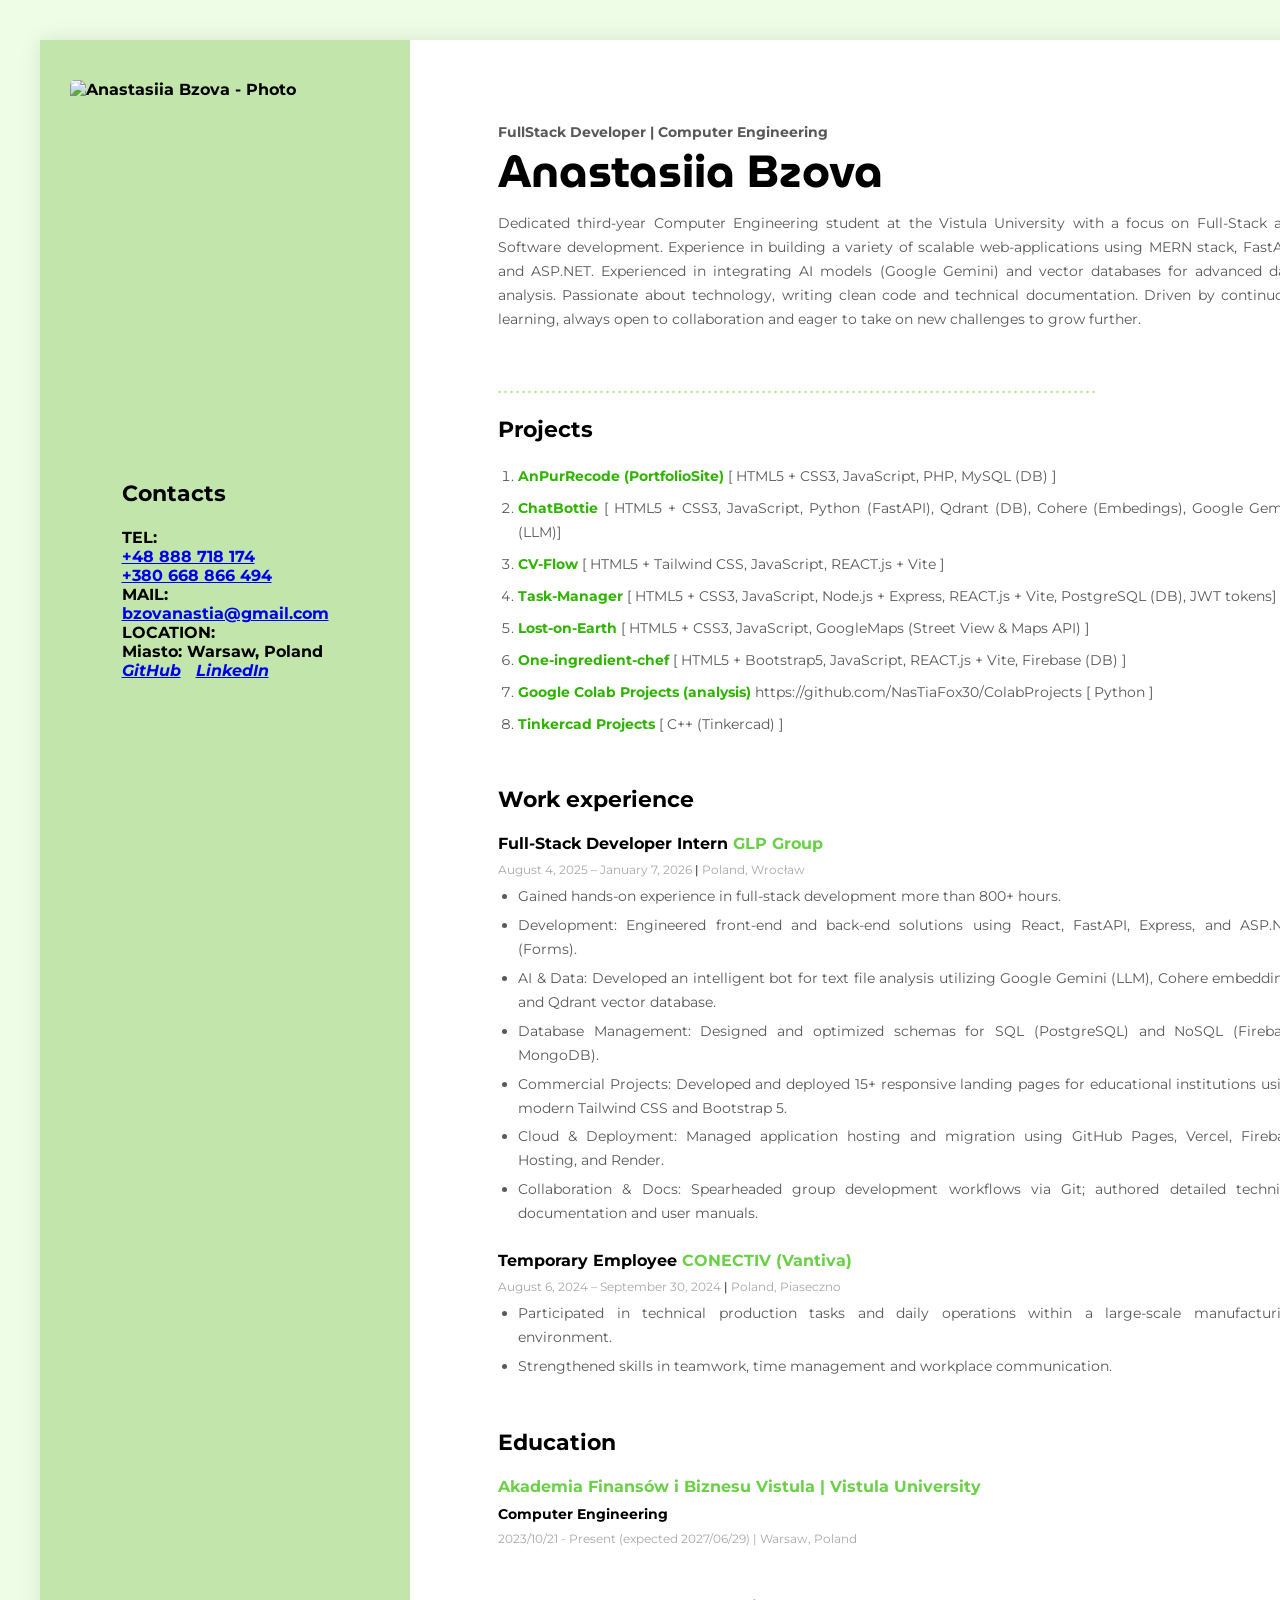
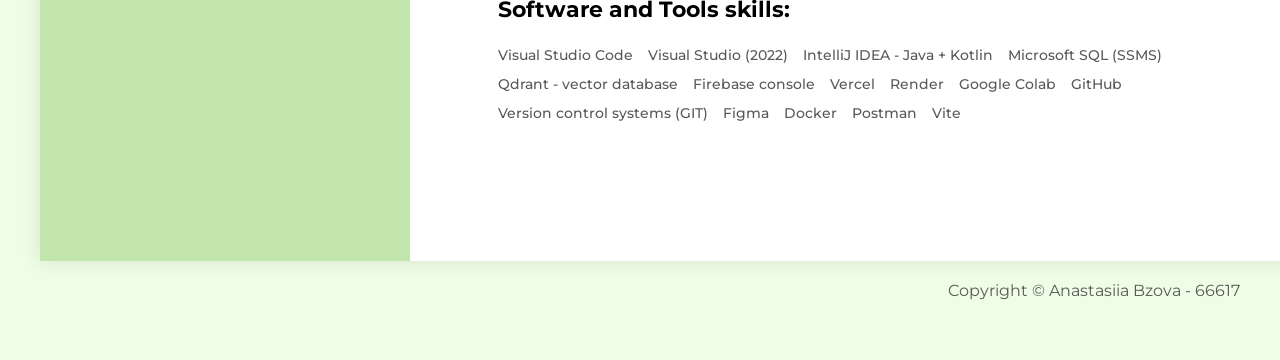
==== index.html @ aa0d8ecf "66617 - fix add class contact-item (social links)" ====
<!DOCTYPE html>
<html lang="en">
<head>
    <meta charset="UTF-8">
    <meta name="viewport" content="width=device-width, initial-scale=1.0">
    <link rel="stylesheet" href="./style.css">
    <title>~Resume~</title>

    <!-- Fonts -->
    <link rel="preconnect" href="https://fonts.googleapis.com">
    <link rel="preconnect" href="https://fonts.gstatic.com" crossorigin>
    <link href="https://fonts.googleapis.com/css2?family=Montserrat:ital,wght@0,100..900;1,100..900&family=MuseoModerno:ital,wght@0,100..900;1,100..900&display=swap" rel="stylesheet">
</head>
<body>
    <main>
        <div id="wrapper">
            <div id="main">
                <section id="about">
                    <p style="font-weight: 700">FullStack Developer | Computer Engineering</p>
                    <div class="fullname">
                        Anastasiia Bzova
                    </div>
                    <p>Dedicated third-year Computer Engineering student at the Vistula University with a focus on Full-Stack and Software development.
                        Experience in building a variety of scalable web-applications using MERN stack, FastAPI, and ASP.NET. Experienced in integrating AI models (Google Gemini) and vector databases for advanced data analysis. 
                        Passionate about technology, writing clean code and technical documentation. Driven by continuous learning, always open to collaboration and eager to take on new challenges to grow further.</p>
                </section>
                <div id="space">. . . . . . . . . . . . . . . . . . . . . . . . . . . . . . . . . . . . . . . . . . . . . .
                    . . . . . . . . . . . . . . . . . . . . . . . . . . . . . . . . . . . . . . . . . . . . . . . . . . . . . . </div>

                <section id="projects">
                    <h2>Projects</h2>
                    <ol id="projects-list">
                        <li>
                            <a href="http://anpurrecode.space/" target="_blank" rel="noopener noreferrer"><strong>AnPurRecode (PortfolioSite)</strong></a>
                            [ HTML5 + CSS3, JavaScript, PHP, MySQL (DB) ]
                        </li>
                        <li>
                            <a href="https://github.com/NasTiaFox30/ChatBottie" target="_blank" rel="noopener noreferrer"><strong>ChatBottie</strong></a>
                            [ HTML5 + CSS3, JavaScript, Python (FastAPI), Qdrant (DB), Cohere (Embedings), Google Gemini (LLM)]
                        </li>
                        <li>
                            <a href="https://github.com/NasTiaFox30/CV-Flow" target="_blank"><strong>CV-Flow</strong></a>
                            [ HTML5 + Tailwind CSS, JavaScript, REACT.js + Vite ]
                        </li>
                        <li>
                            <a href="https://github.com/NasTiaFox30/projekt-CRUD-Anastasiia-Bzova" target="_blank"><strong>Task-Manager</strong></a>
                            [ HTML5 + CSS3, JavaScript, Node.js + Express, REACT.js + Vite, PostgreSQL (DB), JWT tokens]
                        </li>
                        <li>
                            <a href="https://github.com/NasTiaFox30/Lost-on-Earth" target="_blank"><strong>Lost-on-Earth</strong></a>
                            [ HTML5 + CSS3, JavaScript, GoogleMaps (Street View & Maps API) ]
                        </li>
                        <li>
                            <a href="https://github.com/NasTiaFox30/One-ingredient-chef" target="_blank"><strong>One-ingredient-chef</strong></a>
                            [ HTML5 + Bootstrap5, JavaScript, REACT.js + Vite, Firebase (DB) ]
                        </li>
                        <li>
                            <a href="https://github.com/NasTiaFox30/ColabProjects" target="_blank"><strong>Google Colab Projects (analysis)</strong></a>
                                https://github.com/NasTiaFox30/ColabProjects</a>
                            [ Python ]
                        </li>
                        <li>
                            <a href="https://github.com/NasTiaFox30/Tinkercad-Projects" target="_blank"><strong>Tinkercad Projects</strong></a>
                            [ C++ (Tinkercad) ]
                        </li>
                    </ol>
                </section>

                <section id="work">
                    <h2>Work experience</h2>
                    
                    <article class="experience">
                        <h4>Full-Stack Developer Intern <span class="green_text">GLP Group</span></h4>
                        <p>August 4, 2025 – January 7, 2026 <span class="separator">|</span> Poland, Wrocław</p>
                        <ul class="experience-list">
                            <li>Gained hands-on experience in full-stack development more than 800+ hours.</li>
                            <li>Development: Engineered front-end and back-end solutions using React, FastAPI, Express, and ASP.NET (Forms).</li>
                            <li>AI & Data: Developed an intelligent bot for text file analysis utilizing Google Gemini (LLM), Cohere embeddings and Qdrant vector database.</li>
                            <li>Database Management: Designed and optimized schemas for SQL (PostgreSQL) and NoSQL (Firebase, MongoDB).</li>
                            <li>Commercial Projects: Developed and deployed 15+ responsive landing pages for educational institutions using modern Tailwind CSS and Bootstrap 5.</li>
                            <li>Cloud & Deployment: Managed application hosting and migration using GitHub Pages, Vercel, Firebase Hosting, and Render.</li>
                            <li>Collaboration & Docs: Spearheaded group development workflows via Git; authored detailed technical documentation and user manuals.</li>
                        </ul>
                    </article>

                    <article class="experience">
                        <h4>Temporary Employee <span class="green_text">CONECTIV (Vantiva)</span></h4>
                        <p>August 6, 2024 – September 30, 2024 <span class="separator">|</span> Poland, Piaseczno</p>
                        <ul class="experience-list">
                            <li>Participated in technical production tasks and daily operations within a large-scale manufacturing environment.</li>
                            <li>Strengthened skills in teamwork, time management and workplace communication.</li>
                        </ul>
                    </article>
                </section>

                <section id="education">
                    <h2>Education</h2>
                    <h4><span class="green_text">Akademia Finansów i Biznesu Vistula | Vistula University</span></h4>
                    <h5>Computer Engineering</h5>
                    <p>2023/10/21 - Present (expected 2027/06/29) | Warsaw, Poland</p>
                </section>

                <section id="software">
                    <h2>Software and Tools skills:</h2>
                    <ul>
                        <li>Visual Studio Code</li>
                        <li>Visual Studio (2022)</li>
                        <li>IntelliJ IDEA - Java + Kotlin</li>
                        <li>Microsoft SQL (SSMS)</li>
                        <li>Qdrant - vector database</li>
                        <li>Firebase console</li>
                        <li>Vercel</li>
                        <li>Render</li>
                        <li>Google Colab</li>
                        <li>GitHub</li>
                        <li>Version control systems (GIT)</li>
                        <li>Figma</li>
                        <li>Docker</li>
                        <li>Postman</li>
                        <li>Vite</li>
                    </ul>
                </section>

            </div>

            <aside id="aside">
                <img src="./Photo_profile.jpg" alt="Anastasiia Bzova - Photo" width="310" height="400" style="border-radius: 5px;">

                <div id="sidebar-content">
                    <section id="contacts">
                        <h2 id="contacts-title">Contacts</h2>
                        <div class="contacts-item"><strong>TEL:</strong><br>
                            <a href="tel:+48888718174">+48 888 718 174</a><br>
                            <a href="tel:+380668866494">+380 668 866 494</a>
                        </div>
                        <div class="contacts-item"><strong>MAIL:</strong><br>
                            <a href="mailto:bzovanastia@gmail.com">bzovanastia@gmail.com</a>
                        </div>
                        <div class="contacts-item"><strong>LOCATION:</strong><br>
                            <p>Miasto: Warsaw, Poland</p>
                        </div>
                        <div class="contacts-item">
                            <a href="https://github.com/NasTiaFox30" target="_blank" rel="noopener noreferrer" style="margin-right: 10px;"><strong><em>GitHub</em></strong></a>
                            <a href="https://www.linkedin.com/in/anastasiia-bzova-077138351/" target="_blank" rel="noopener noreferrer"><strong><em>LinkedIn</em></strong></a>
                        </div>
                    </section>

                </div>
            </aside>
        </div>
    </main>

    <footer>
        <p>Copyright &#169; Anastasiia Bzova - 66617</p>
    </footer>
    
</body>
</html>
---- style.css ----
* {
  box-sizing: border-box;
  margin: 0;
  padding: 0;
}

body {
  font-family: "Montserrat", sans-serif;
  font-weight: 700;
  color: #000;
  background-color: #eefde5;
  padding: 40px;
  margin: 0;
}

section {
  margin-bottom: 50px;
}

aside {
  background: #c1e5ab;
  padding-block: 40px;
  width: 370px;
  display: flex;
  flex-direction: column;
  align-items: center;
  flex-shrink: 0;
}

#main {
  padding: 80px 40px 80px 88px;
  width: 100%;
  flex: 1;
}

#wrapper {
  background: #fff;
  display: flex;
  flex-direction: row-reverse;
  margin: 0 auto;
  width: 1300px;
  box-shadow: 0 0 20px rgba(0,0,0,0.1);
  position: relative;
}

footer {
  text-align: right;
  padding: 20px 0;
  font-weight: 400;
  color: #595959;
}

h2, h3 {
  font-size: 22px;
  line-height: 27px;
  margin-bottom: 16px;
  padding-bottom: 5px;
  color: #000;
}

h4 {
  font-size: 16px;
  line-height: 125%;
  margin-bottom: 8px;
}

h5 {
  font-size: 14px;
  line-height: normal;
  margin-bottom: 8px;
}

/* Decorative elems */
#space {
  display: flex;
  white-space: nowrap;
  overflow: hidden;
  color: #B1E386;
  margin: 20px 0;
  font-size: 12px;
}
.green_text {
  color: #6ad146;
}
.separator {
  color: #000;
}



/*========= Sections: =========*/

#about p {
  font-weight: 400;
  font-size: 14px;
  line-height: 24px;
  color: #595959;
  text-align: justify;
}
#about .fullname {
  font-family: 'MuseoModerno', sans-serif;
  font-size: 45px;
  line-height: 55px;
  font-weight: 700;
  margin-bottom: 12px;
}


#projects-list {
  padding-left: 20px;
}

#projects-list li {
  color: #595959;
  font-weight: 400;
  font-size: 14px;
  line-height: 24px;
  text-align: justify;
  margin-bottom: 8px;
}

#projects-list a {
  color: #2fb400;
  font-size: 14px;
  font-weight: 400;
  line-height: 24px;
  text-decoration: none;
  word-break: break-all;
}
#projects-list a:hover {
  color: darkgreen;
  text-decoration: underline; 
}


.experience {
  margin-bottom: 25px;
  page-break-inside: avoid;
}

.experience p{
  font-size: 12px;
  line-height: 15px;
  font-weight: 400;
  color: #a8a8a8;
  margin-bottom: 8px;
}

.experience-list {
  padding-left: 20px;
  margin-bottom: 10px;
}

.experience-list li {
  font-weight: 400;
  font-size: 14px;
  line-height: 171%;
  color: #595959;
  text-align: justify;
  margin-bottom: 5px;
}


#education p {
  font-size: 12px;
  line-height: 15px;
  font-weight: 400;
  color: #a8a8a8;
  margin-bottom: 8px;
}


#software ul {
  display: flex;
  justify-content: flex-start;
  flex-wrap: wrap;
  padding-left: 0;
  list-style: none;
  max-width: 700px;
}

#software li {
  font-weight: 500;
  font-size: 14px;
  line-height: 171%;
  color: #595959;
  margin-right: 15px;
  margin-bottom: 5px;
}
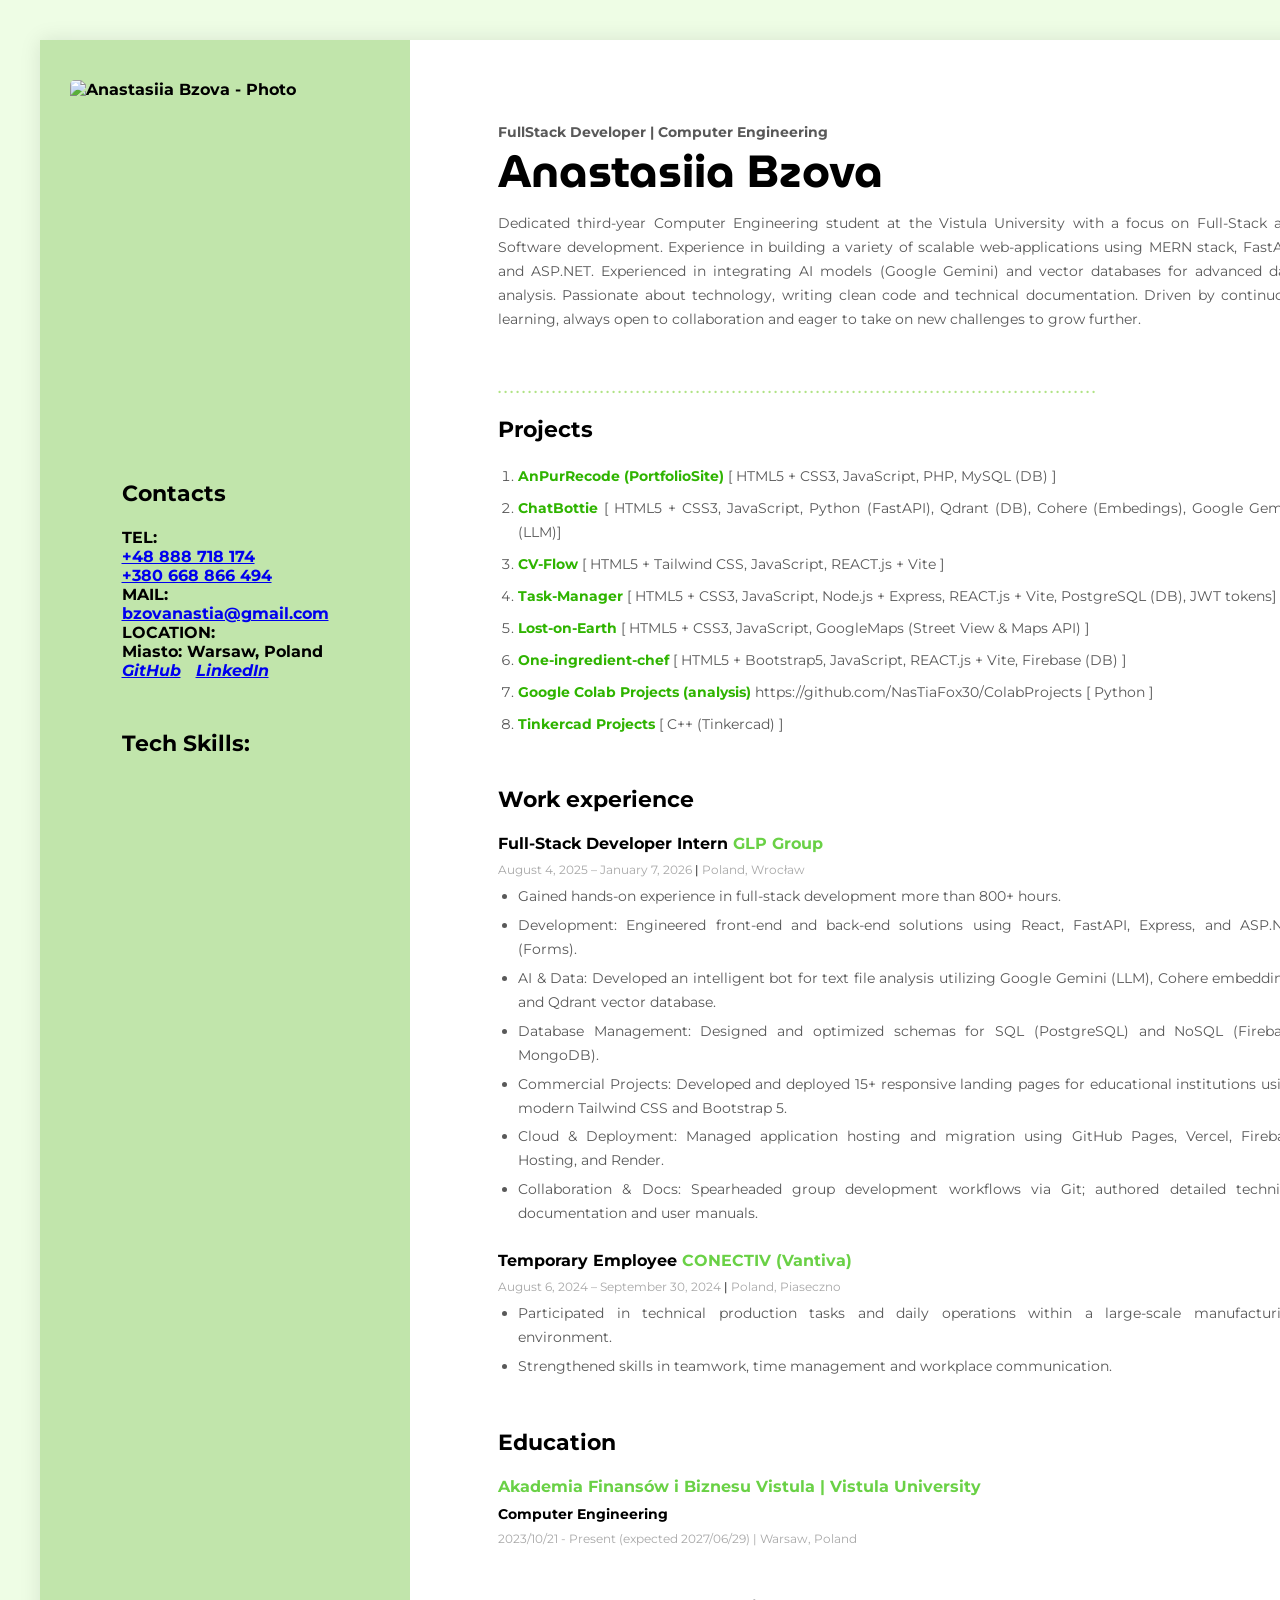
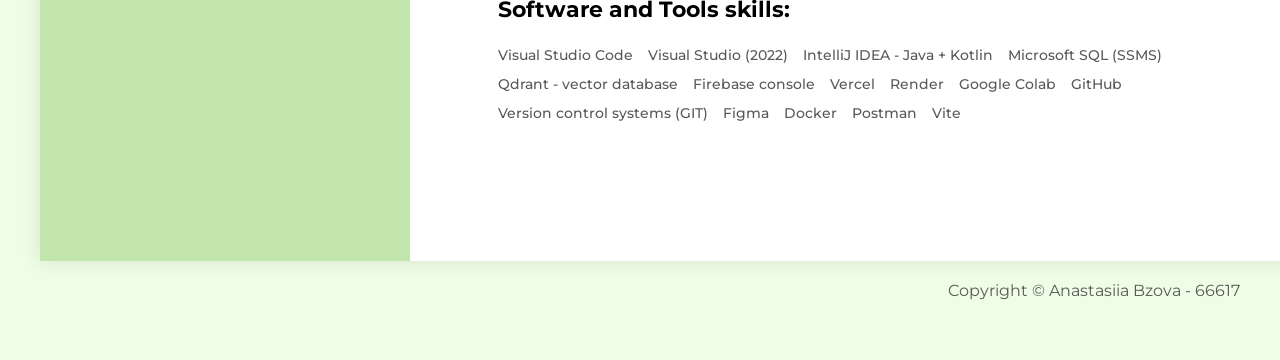
==== commit 2f36fcf7: "66617 - created section (tech) skills" ====
--- a/index.html
+++ b/index.html
@@ -145,6 +145,11 @@
                         </div>
                     </section>
 
+                    <section class="skills">
+                        <h2 class="skills-title">Tech Skills:</h2>
+                        
+                    </section>
+
                 </div>
             </aside>
         </div>
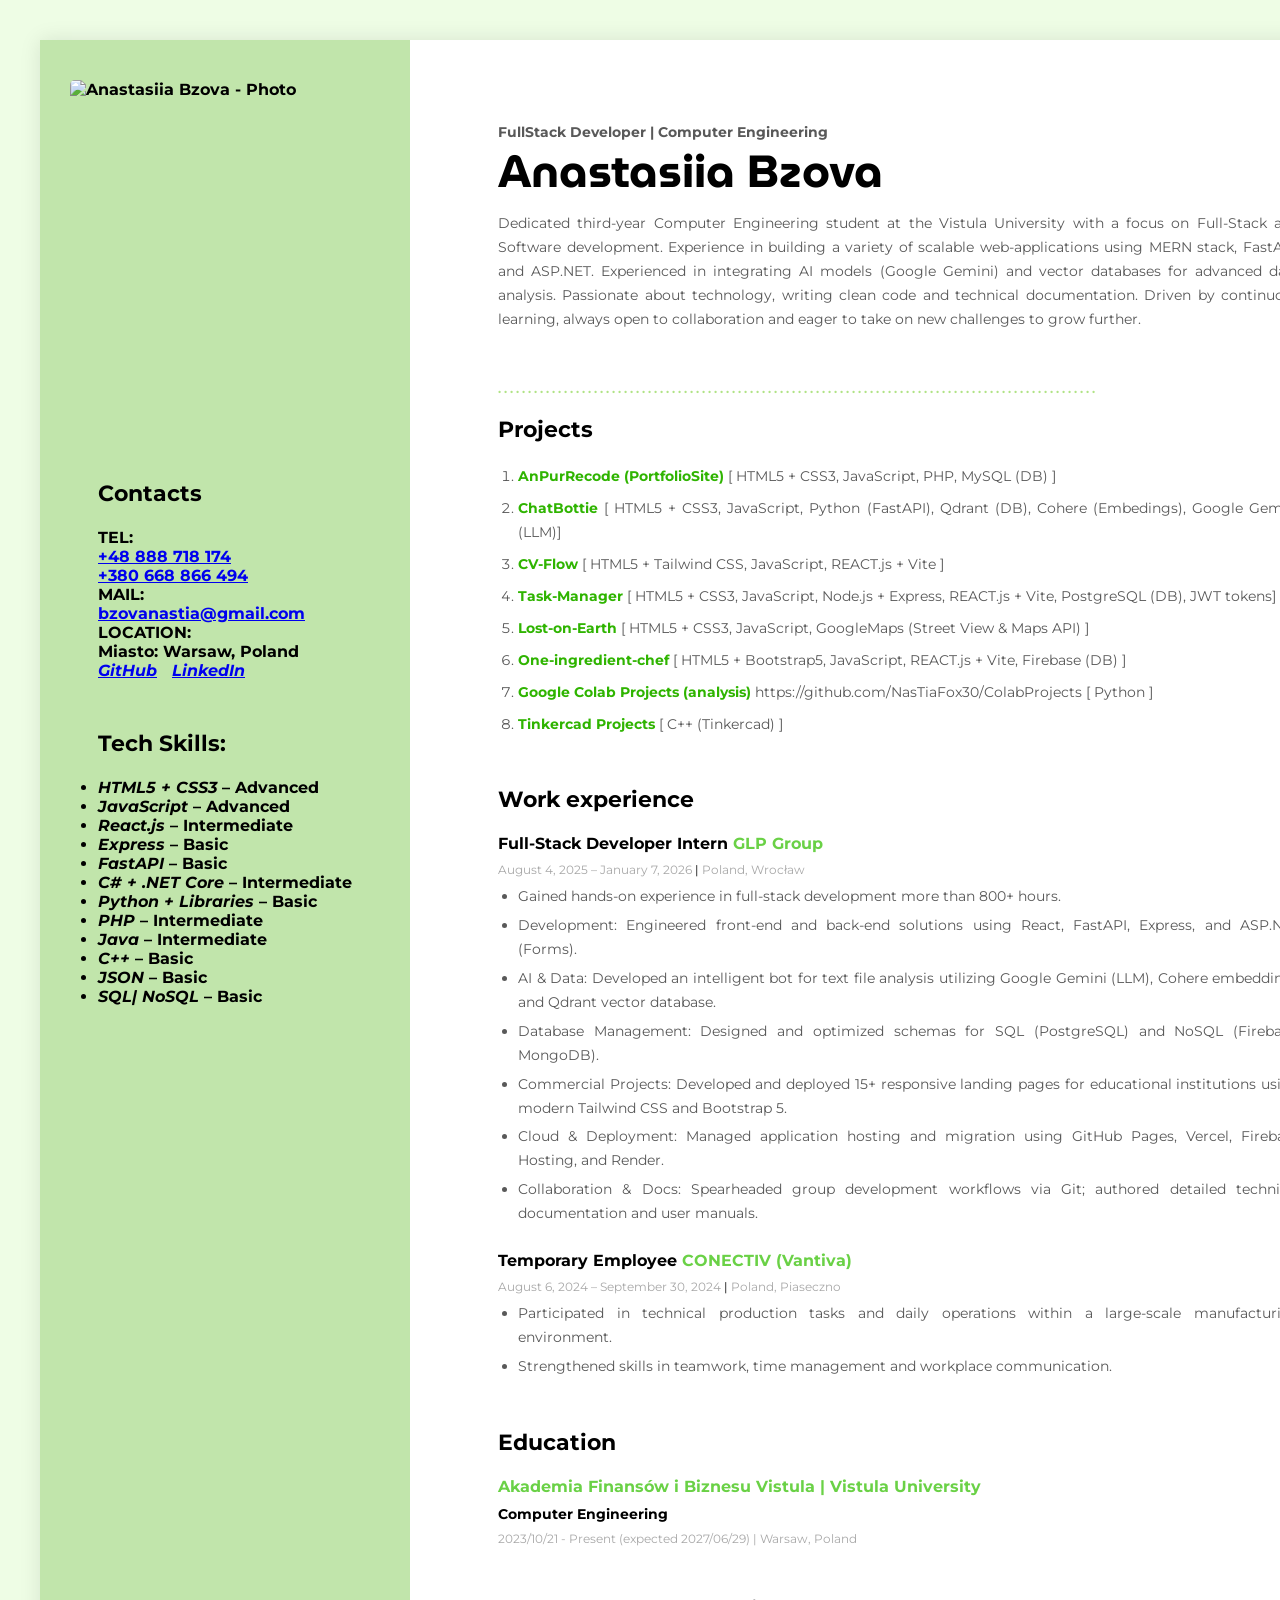
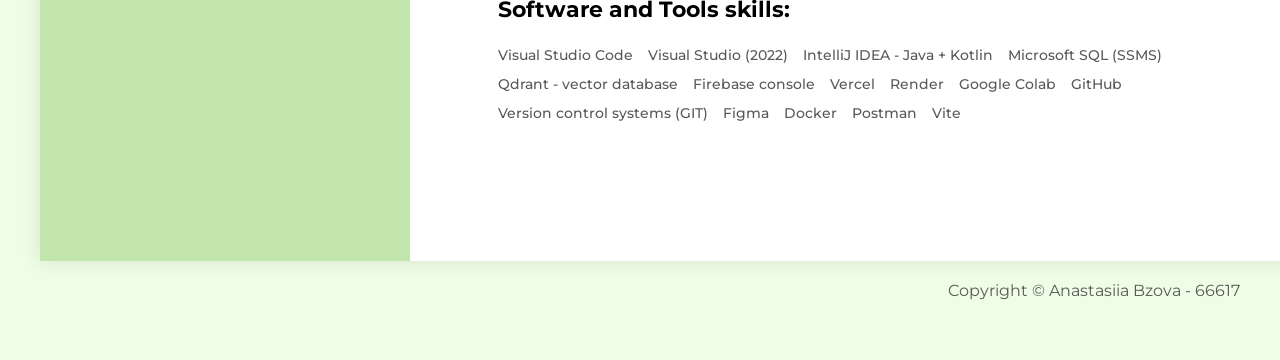
==== commit 398f4e1f: "66617 - add skill list" ====
--- a/index.html
+++ b/index.html
@@ -147,7 +147,20 @@
 
                     <section class="skills">
                         <h2 class="skills-title">Tech Skills:</h2>
-                        
+                        <ul class="skills-list">
+                            <li><strong><em>HTML5 + CSS3</em></strong> – Advanced</li>
+                            <li><strong><em>JavaScript</em></strong> – Advanced</li>
+                            <li><strong><em>React.js</em></strong> – Intermediate</li>
+                            <li><strong><em>Express</em></strong> – Basic</li>
+                            <li><strong><em>FastAPI</em></strong> – Basic</li>
+                            <li><strong><em>C# + .NET Core</em></strong> – Intermediate</li>
+                            <li><strong><em>Python + Libraries</em></strong> – Basic</li>
+                            <li><strong><em>PHP</em></strong> – Intermediate</li>
+                            <li><strong><em>Java</em></strong> – Intermediate</li>
+                            <li><strong><em>C++</em></strong> – Basic</li>
+                            <li><strong><em>JSON</em></strong> – Basic</li>
+                            <li><strong><em>SQL| NoSQL</em></strong> – Basic</li>
+                        </ul>
                     </section>
 
                 </div>
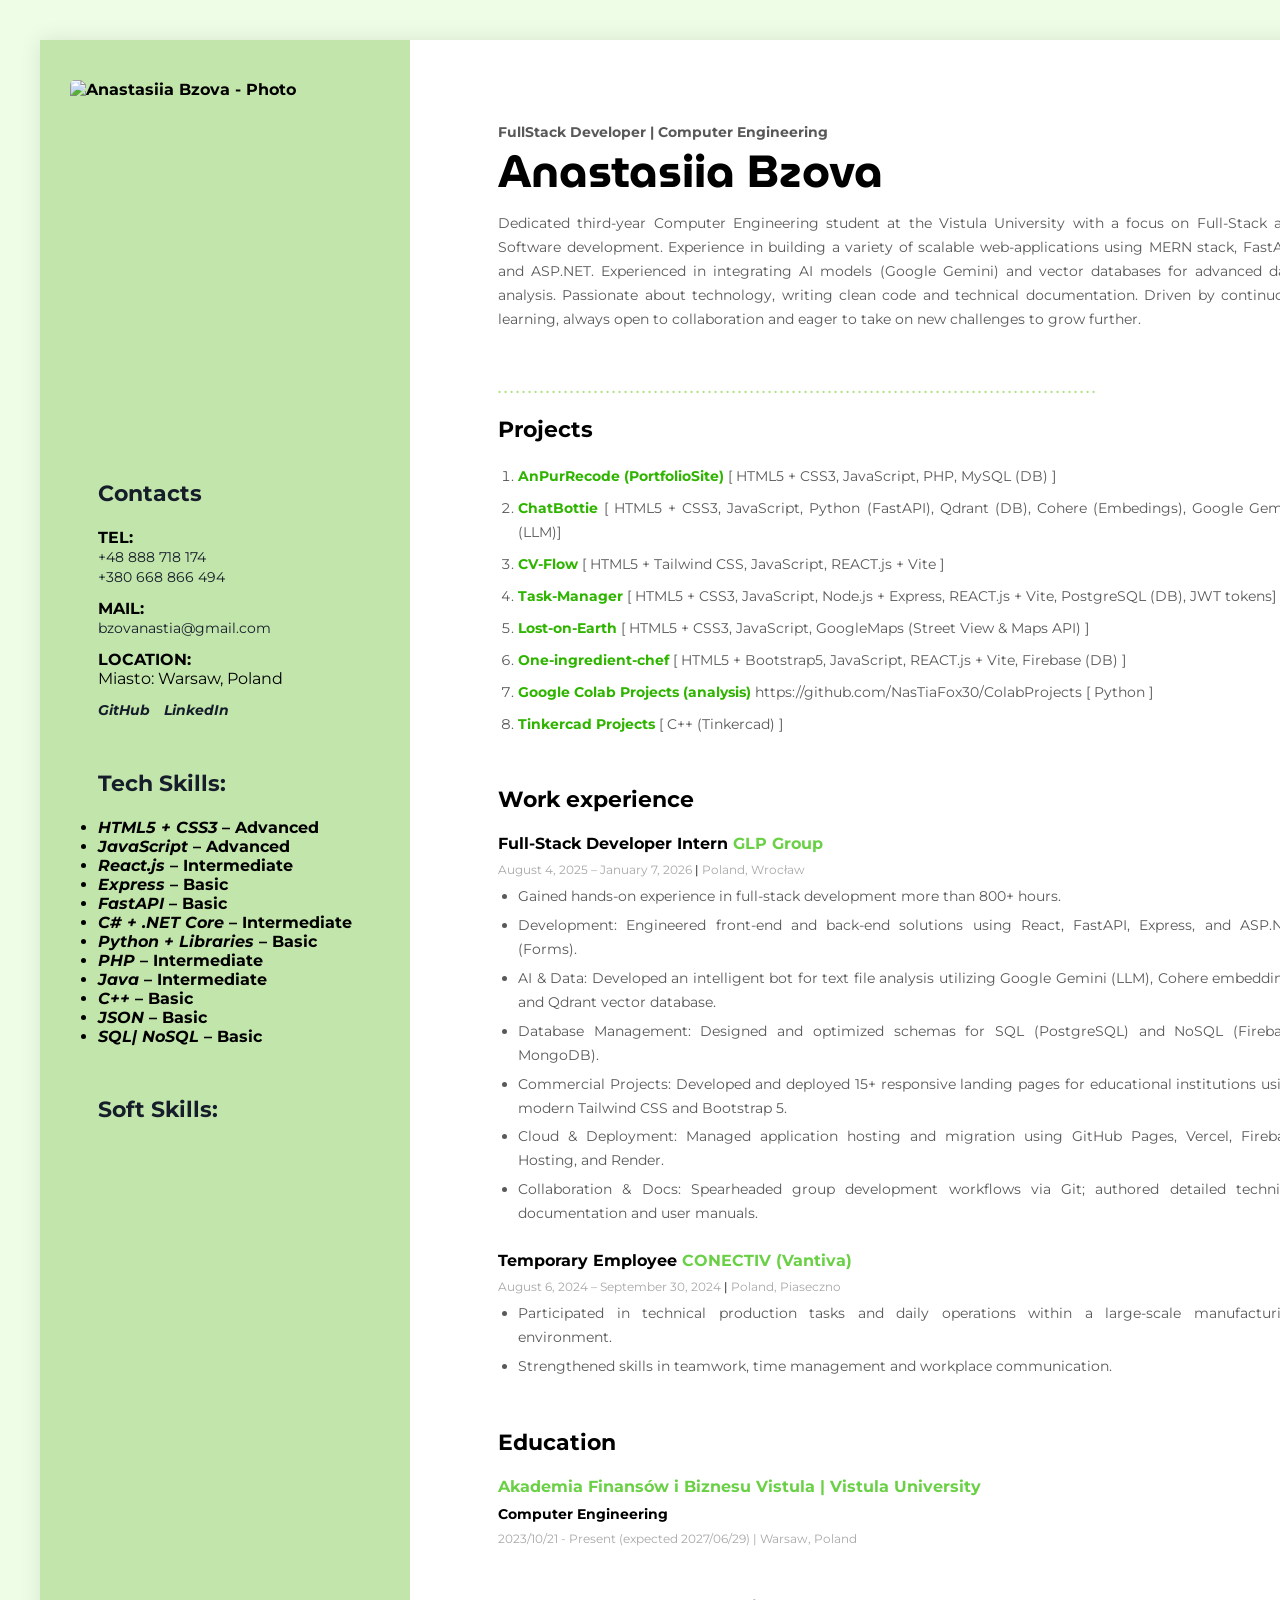
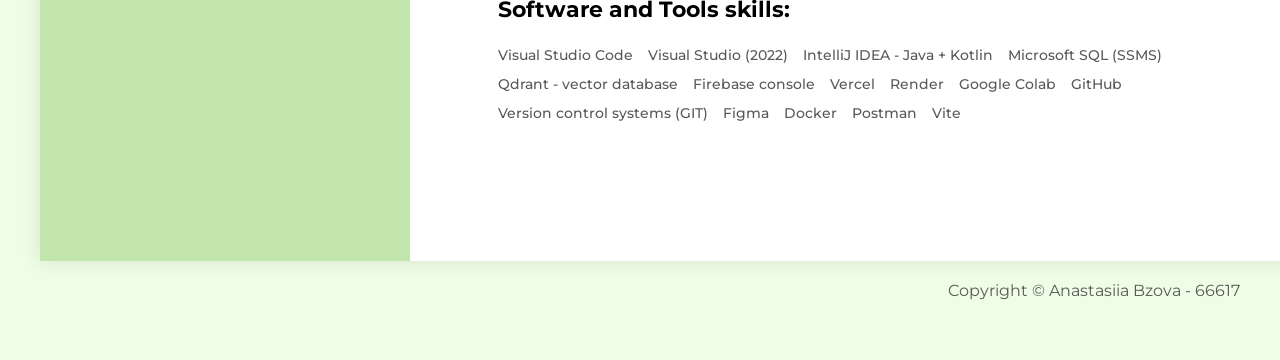
==== commit 9ce1b145: "66617 - skills section created" ====
--- a/index.html
+++ b/index.html
@@ -163,6 +163,11 @@
                         </ul>
                     </section>
 
+                    <section class="skills">
+                        <h3 class="skills-title">Soft Skills:</h3>
+                        
+                    </section>
+
                 </div>
             </aside>
         </div>
--- a/style.css
+++ b/style.css
@@ -186,4 +186,39 @@
   color: #595959;
   margin-right: 15px;
   margin-bottom: 5px;
+}
+
+
+#contacts-title, .skills-title {
+  color: #161d2a;
+  font-size: 22px;
+  font-weight: 700;
+  line-height: normal;
+  margin-bottom: 16px;
+}
+
+.contacts-item {
+  display: block;
+  margin-bottom: 12px;
+  font-weight: 400;
+}
+
+.contacts-item img {
+  width: 20px;
+  height: 20px;
+  margin-right: 8px;
+  flex-shrink: 0;
+}
+
+.contacts-item a {
+  text-decoration-line: none;
+  color: #161d2a;
+  font-size: 14px;
+  font-weight: 400;
+  line-height: 20px;
+  word-break: break-all;
+}
+
+.contacts-item a:hover {
+  color: #2fb400;
 }
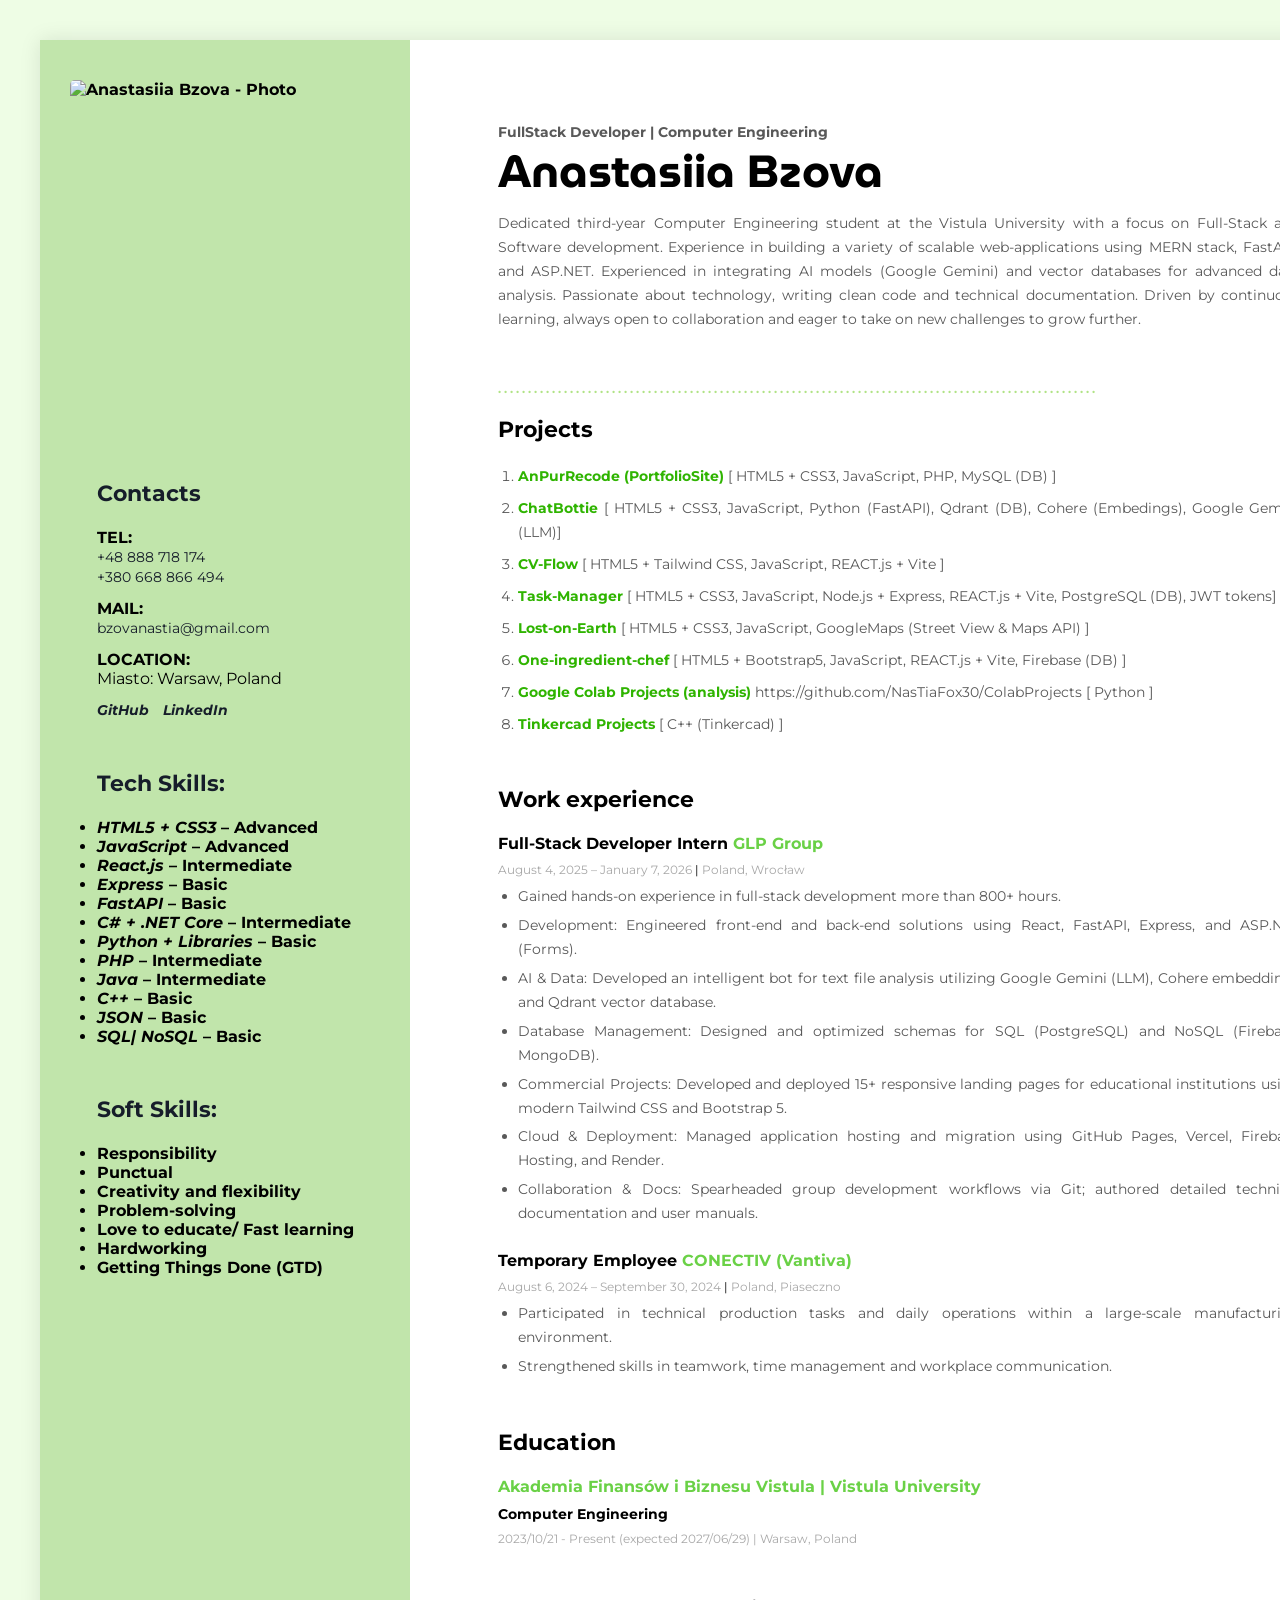
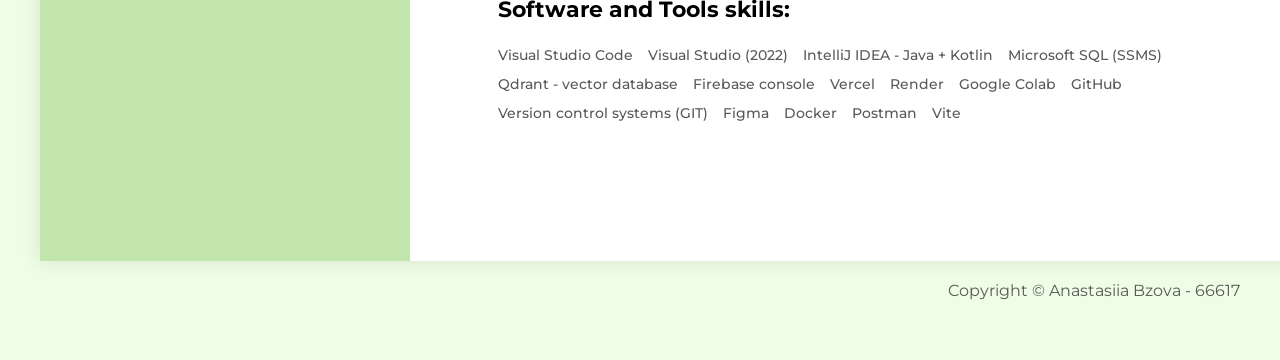
==== commit 1958f323: "66617 - added sections (soft) skill" ====
--- a/index.html
+++ b/index.html
@@ -165,7 +165,15 @@
 
                     <section class="skills">
                         <h3 class="skills-title">Soft Skills:</h3>
-                        
+                        <ul class="skills-list">
+                            <li>Responsibility</li>
+                            <li>Punctual</li>
+                            <li>Creativity and flexibility</li>
+                            <li>Problem-solving</li>
+                            <li>Love to educate/ Fast learning</li>
+                            <li>Hardworking</li>
+                            <li>Getting Things Done (GTD)</li>
+                        </ul>
                     </section>
 
                 </div>
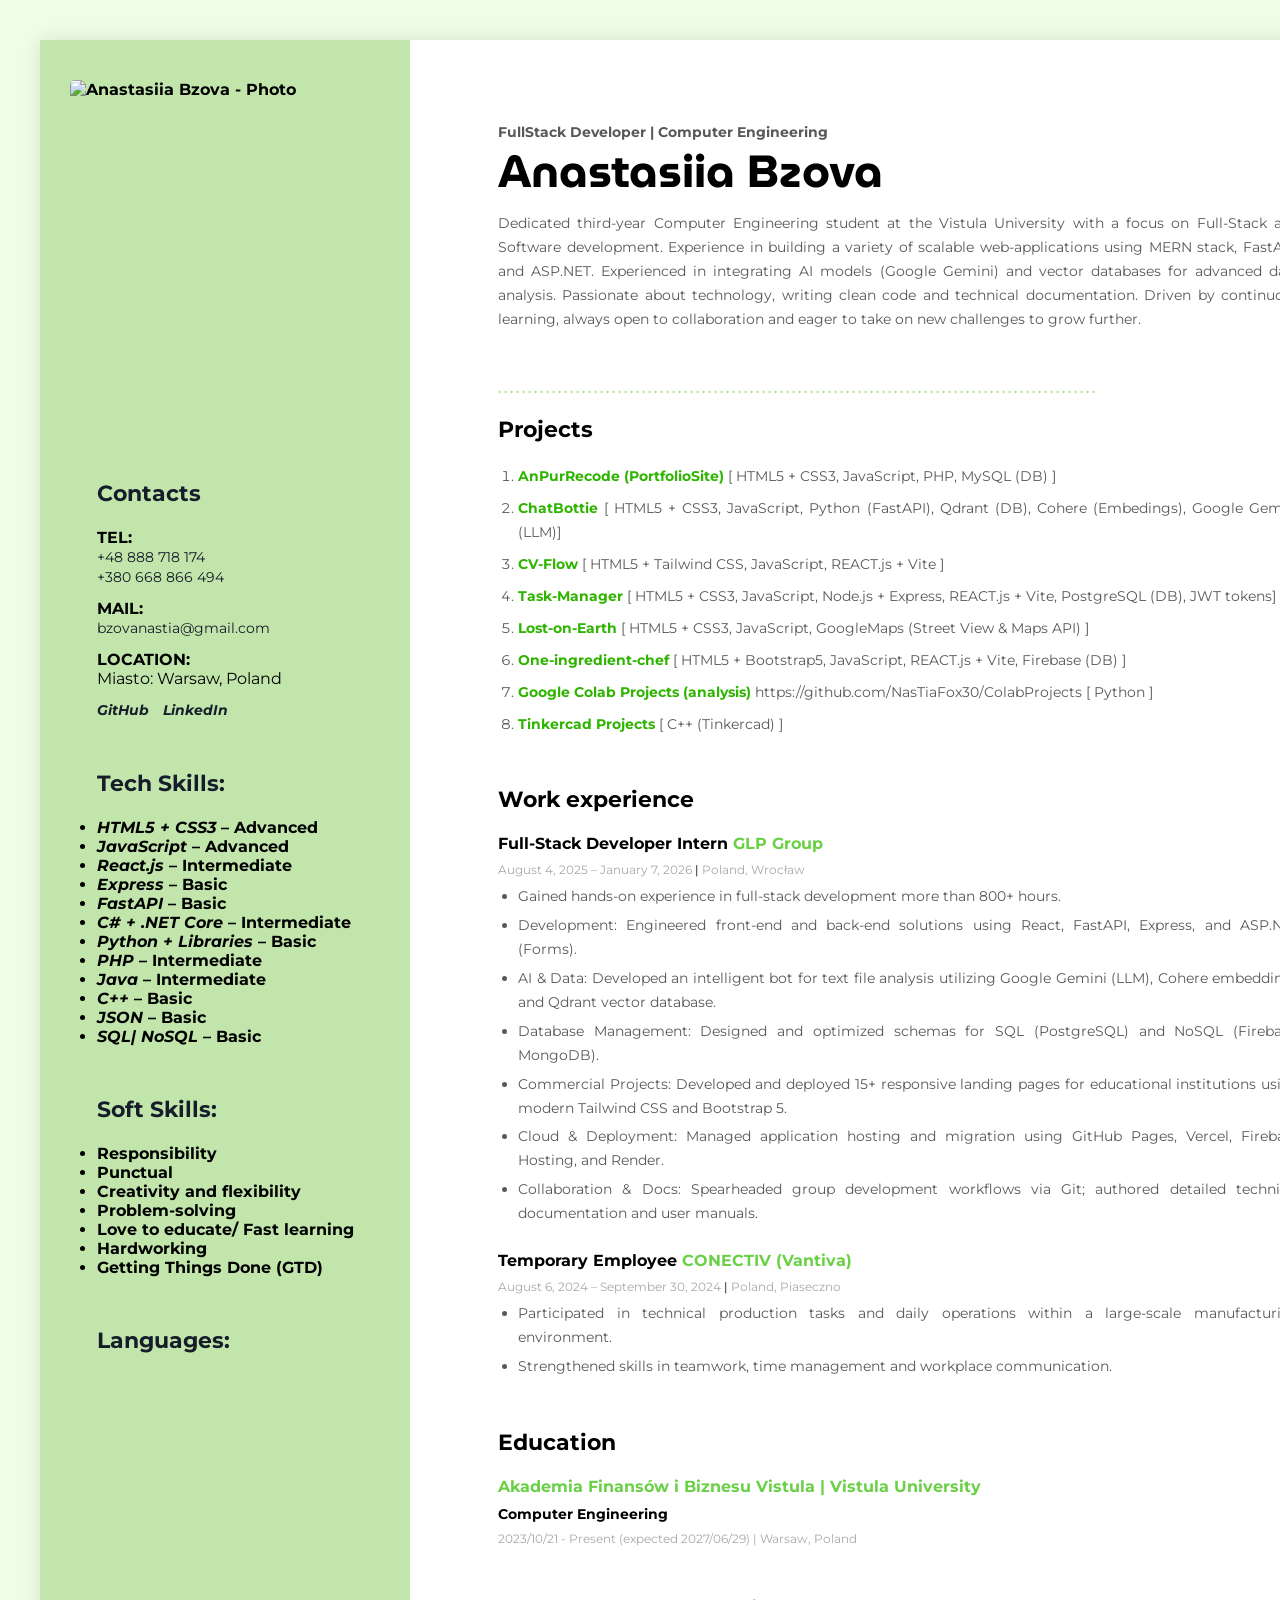
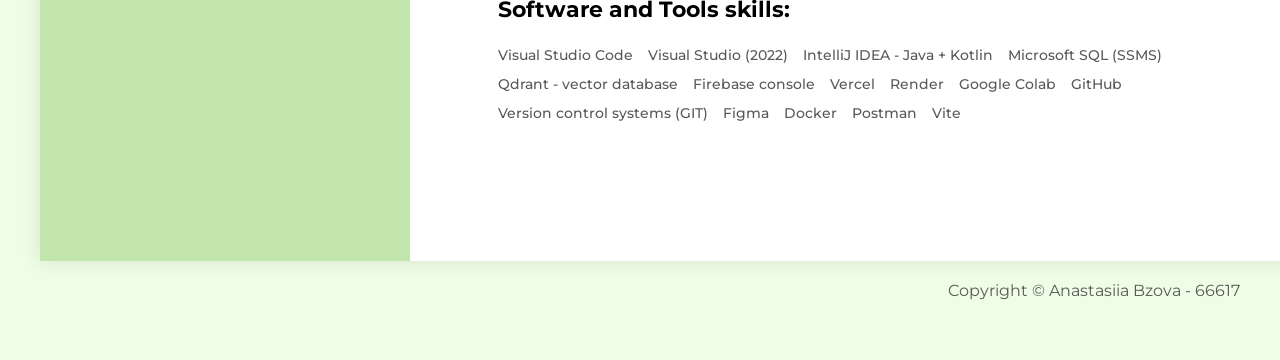
==== commit b8467dd7: "66617 - added sections (languages) skills" ====
--- a/index.html
+++ b/index.html
@@ -176,6 +176,12 @@
                         </ul>
                     </section>
 
+                    <section class="skills">
+                        <h3 class="skills-title">Languages:</h3>
+                        <ul class="skills-list">
+
+                    </section>
+
                 </div>
             </aside>
         </div>
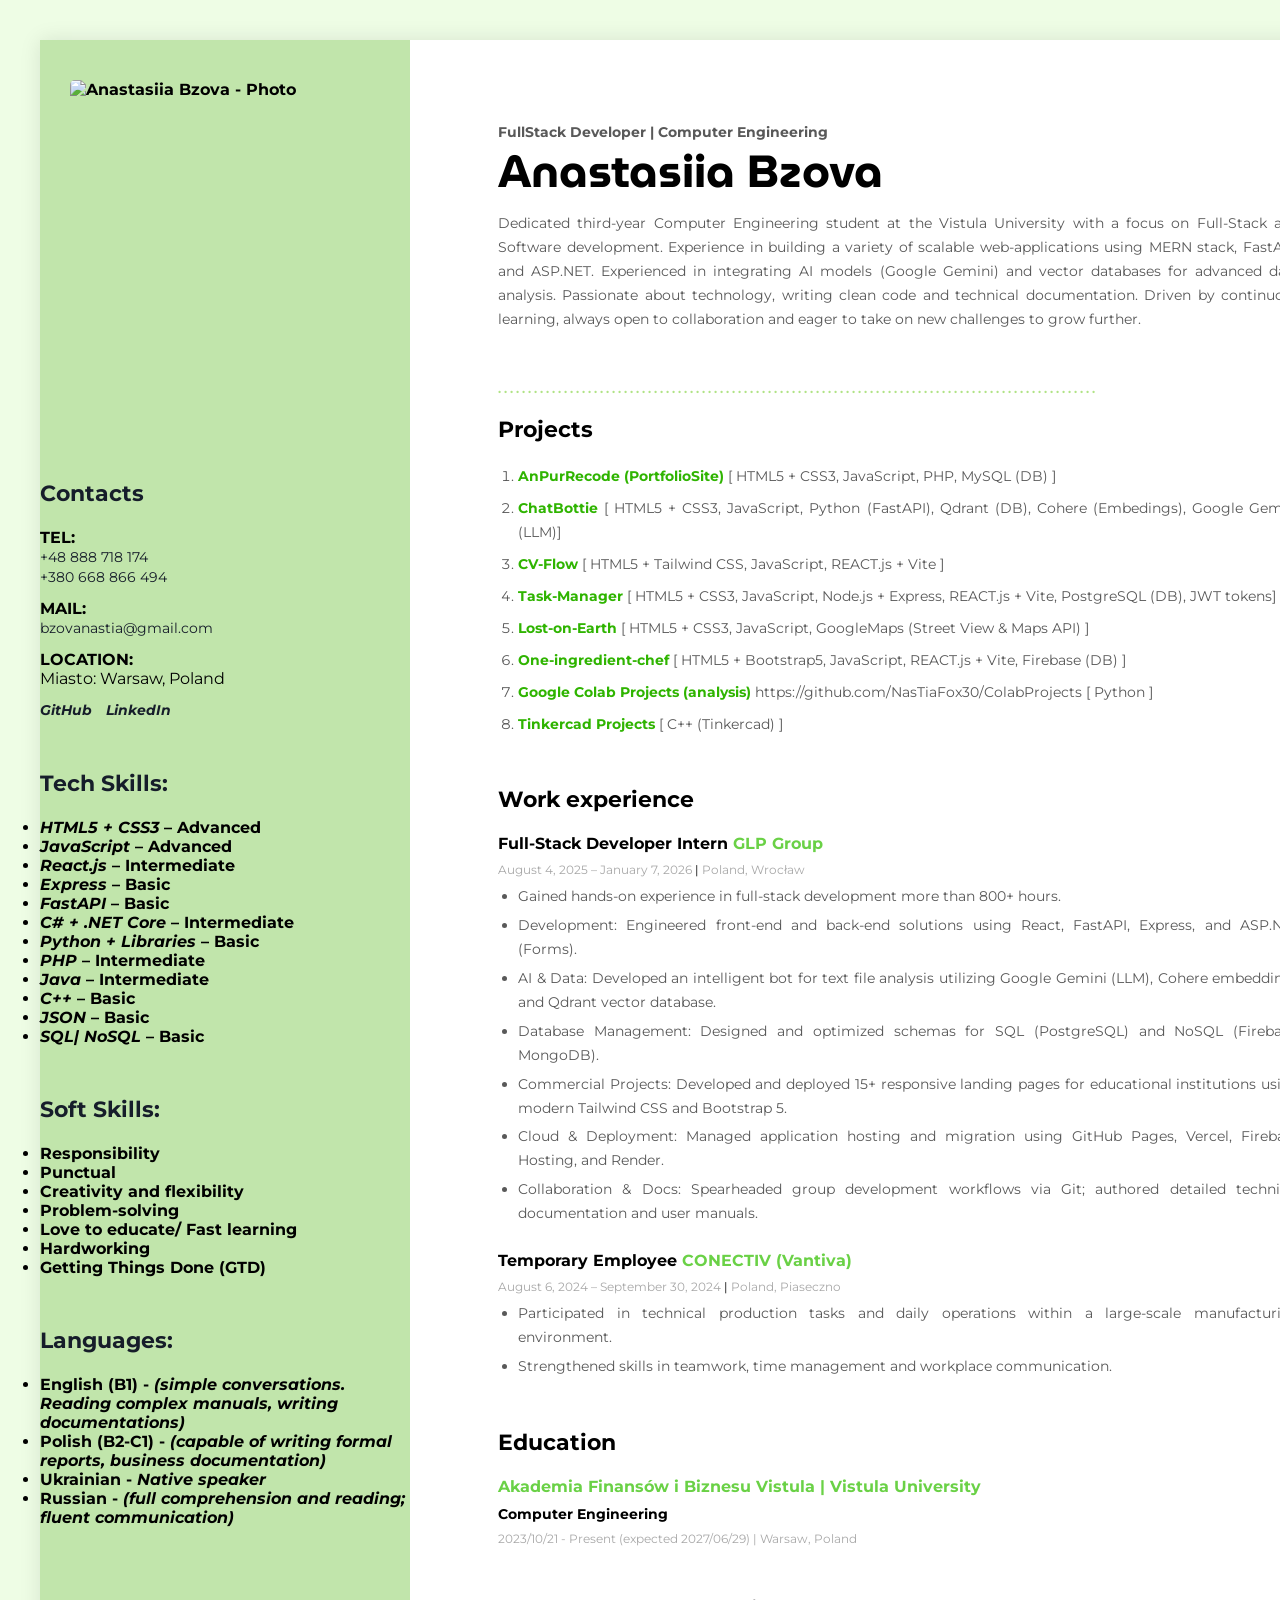
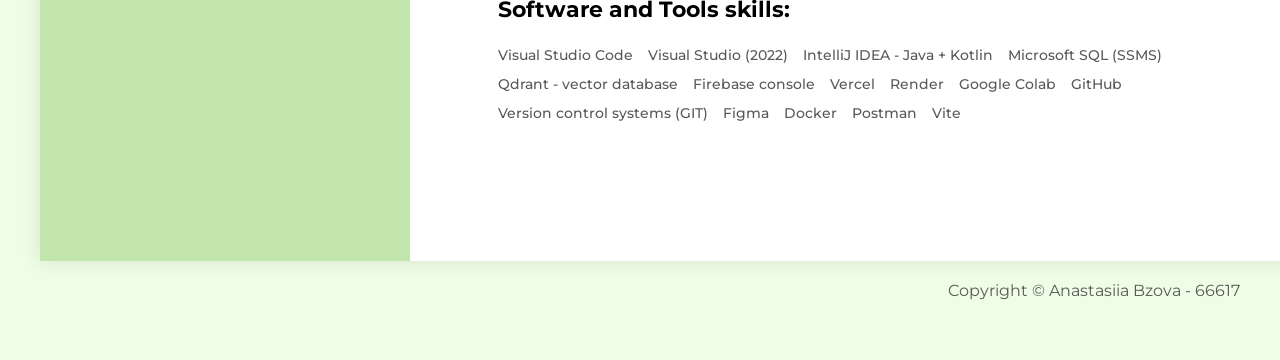
==== commit 50018fbf: "66617 - add info languages" ====
--- a/index.html
+++ b/index.html
@@ -179,7 +179,11 @@
                     <section class="skills">
                         <h3 class="skills-title">Languages:</h3>
                         <ul class="skills-list">
-
+                            <li><strong>English (B1)</strong> - <em>(simple conversations. Reading complex manuals, writing documentations)</em></li>
+                            <li><strong>Polish (B2-C1)</strong> - <em>(capable of writing formal reports, business documentation)</em></li>
+                            <li><strong>Ukrainian</strong> - <em>Native speaker</em></li>
+                            <li><strong>Russian</strong> - <em>(full comprehension and reading; fluent communication)</em></li>
+                        </ul>
                     </section>
 
                 </div>
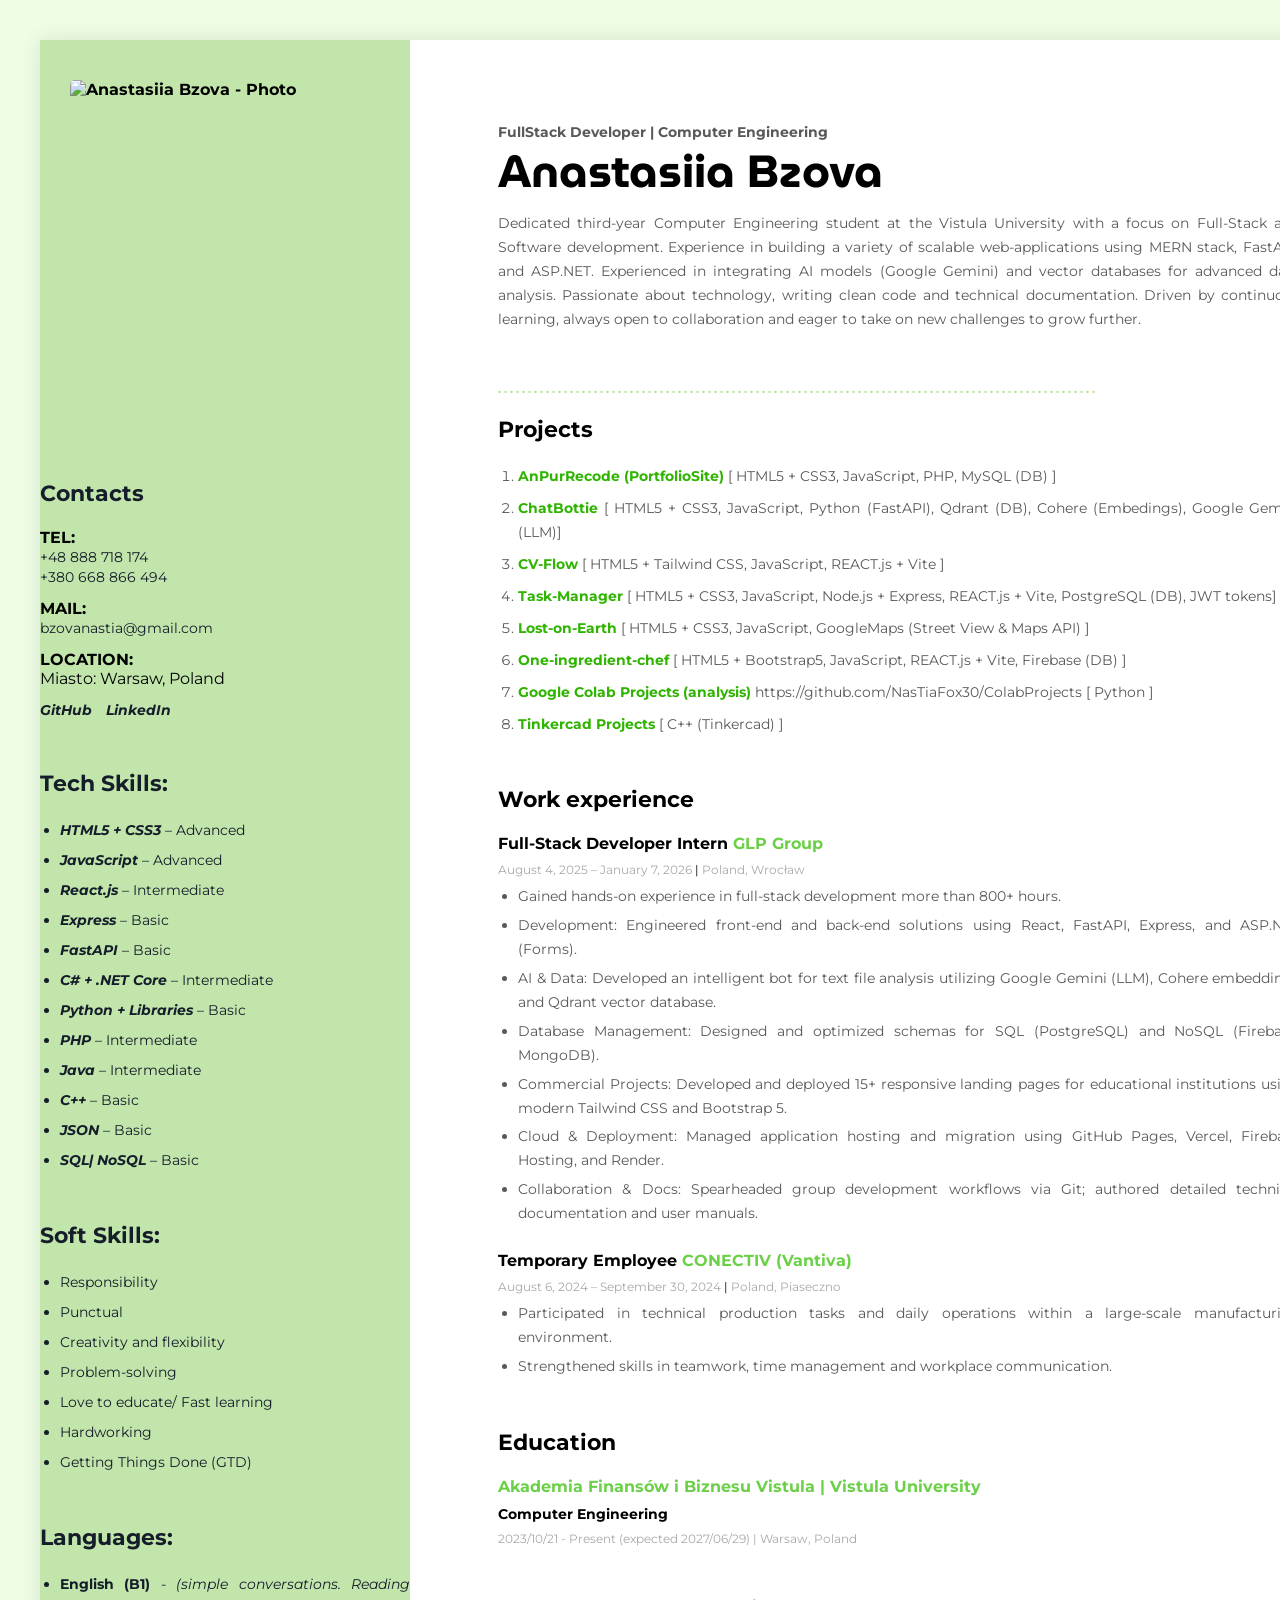
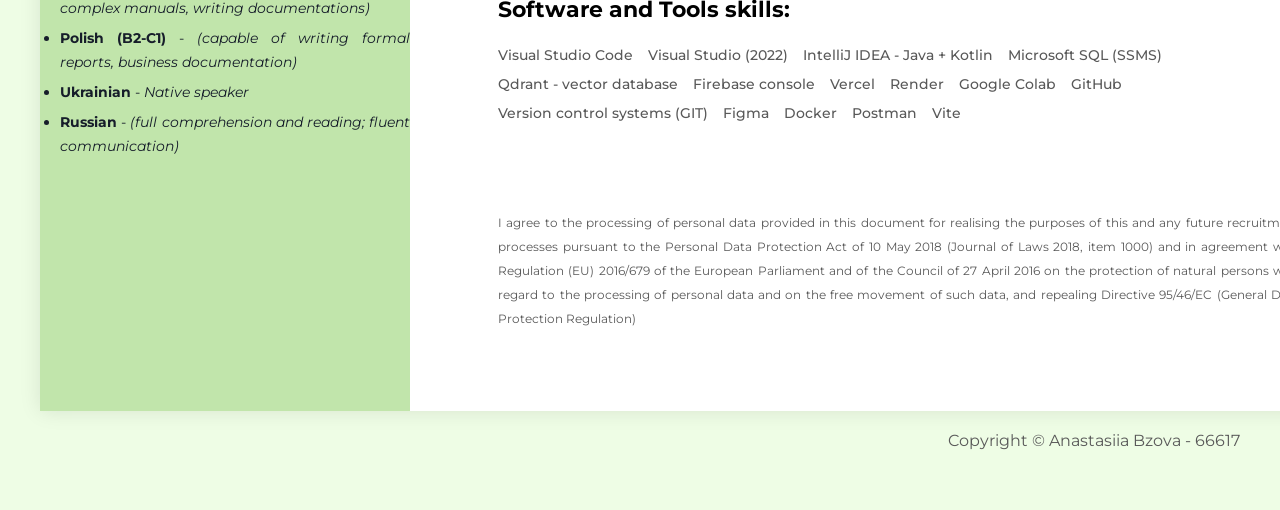
==== commit cd871804: "66617 - created final section of agreement" ====
--- a/index.html
+++ b/index.html
@@ -121,6 +121,15 @@
                     </ul>
                 </section>
 
+                <div id="agreement">
+                    <p>I agree to the processing of personal data provided in this document for realising the purposes of this and any future recruitment processes
+                        pursuant to the Personal Data Protection Act of 10 May 2018 (Journal of Laws 2018, item
+                        1000) and in agreement with Regulation (EU) 2016/679 of the European Parliament and of the
+                        Council of 27 April 2016 on the protection of natural persons with regard to the processing of
+                        personal data and on the free movement of such data, and repealing Directive 95/46/EC (General
+                        Data Protection Regulation)</p>
+                </div>
+
             </div>
 
             <aside id="aside">
--- a/style.css
+++ b/style.css
@@ -221,4 +221,32 @@
 
 .contacts-item a:hover {
   color: #2fb400;
+}
+
+
+.skills-list {
+  padding-left: 20px;
+  list-style-type: disc;
+}
+
+.skills-list li {
+  color: #161d2a;
+  font-size: 14px;
+  font-weight: 400;
+  line-height: 24px;
+  margin-bottom: 6px;
+  text-align: justify;
+}
+
+
+#agreement {
+  margin-top: 80px;
+}
+
+#agreement p {
+  font-weight: 400;
+  font-size: 12px;
+  line-height: 24px;
+  color: #595959;
+  text-align: justify;
 }
